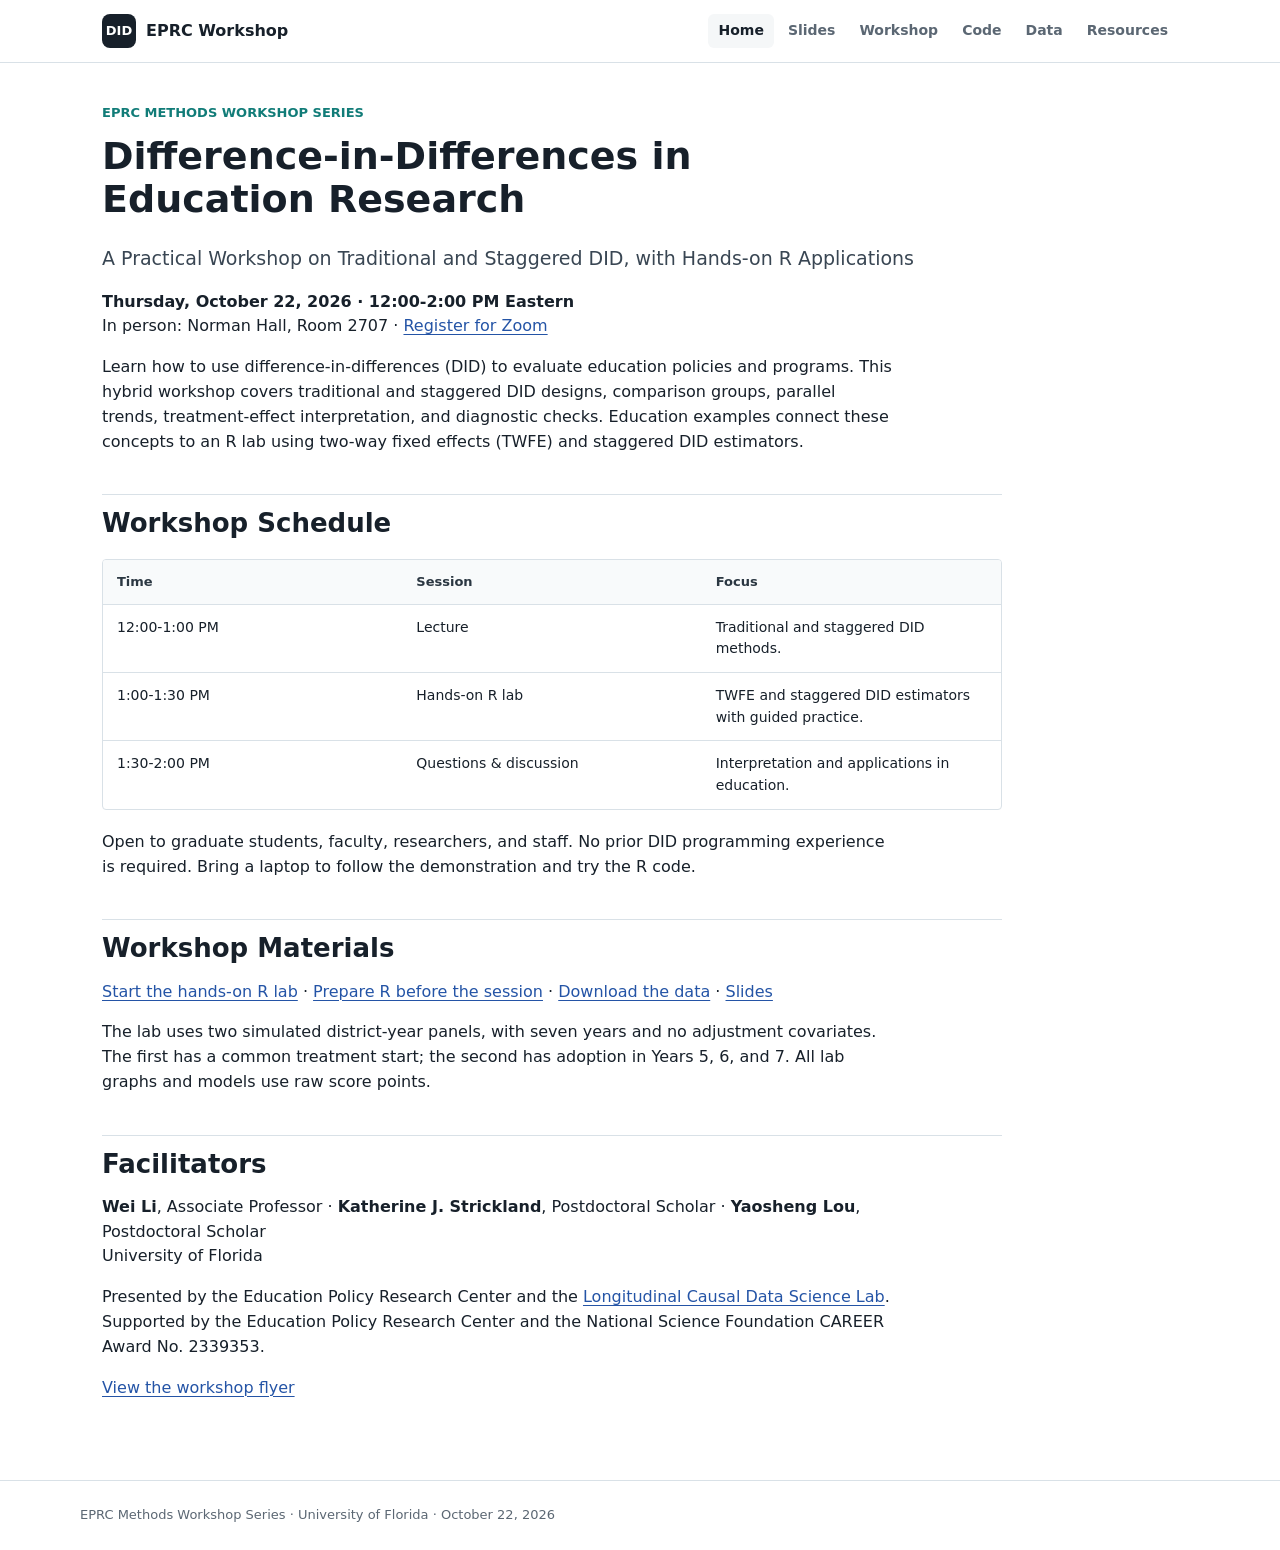
==== static/did-eprc-workshop/index.html @ c0486ad3 "Host EPRC DID workshop and link from Training workshops" ====
<!doctype html>
<html lang="en"><head><meta charset="utf-8"><meta name="viewport" content="width=device-width, initial-scale=1">
<title>Home | EPRC DID Workshop</title><link rel="stylesheet" href="styles.css">
<link rel="stylesheet" href="syntax.css"><script src="workshop.js" defer></script></head>
<body><a class="skip-link" href="#main">Skip to content</a>
<header class="site-header"><nav class="nav" aria-label="Main navigation">
<a class="brand" href="index.html"><span class="brand-mark">DID</span><span>EPRC Workshop</span></a>
<div class="nav-links"><a href="index.html" aria-current="page">Home</a>
<a href="slides.html">Slides</a>
<a href="workshop.html">Workshop</a>
<a href="code.html">Code</a>
<a href="data.html">Data</a>
<a href="resources.html">Resources</a></div></nav></header>
<main id="main" class="document ">
<article><p class="eyebrow">
EPRC Methods Workshop Series
</p>
<h1 id="difference-in-differences-in-education-research">Difference-in-Differences in Education Research</h1>
<p class="lead">
A Practical Workshop on Traditional and Staggered DID, with Hands-on R Applications
</p>
<p><strong>Thursday, October 22, 2026 · 12:00-2:00 PM Eastern</strong><br> In person: Norman Hall, Room 2707 · <a href="https://ufl.zoom.us/meeting/register/OgvL9_Q2QK-zYuH9BGm9fA">Register for Zoom</a></p>
<p>Learn how to use difference-in-differences (DID) to evaluate education policies and programs. This hybrid workshop covers traditional and staggered DID designs, comparison groups, parallel trends, treatment-effect interpretation, and diagnostic checks. Education examples connect these concepts to an R lab using two-way fixed effects (TWFE) and staggered DID estimators.</p>
<h2 id="workshop-schedule">Workshop Schedule</h2>
<table>
<colgroup>
<col style="width: 33%" />
<col style="width: 33%" />
<col style="width: 33%" />
</colgroup>
<thead>
<tr>
<th>Time</th>
<th>Session</th>
<th>Focus</th>
</tr>
</thead>
<tbody>
<tr>
<td>12:00-1:00 PM</td>
<td>Lecture</td>
<td>Traditional and staggered DID methods.</td>
</tr>
<tr>
<td>1:00-1:30 PM</td>
<td>Hands-on R lab</td>
<td>TWFE and staggered DID estimators with guided practice.</td>
</tr>
<tr>
<td>1:30-2:00 PM</td>
<td>Questions &amp; discussion</td>
<td>Interpretation and applications in education.</td>
</tr>
</tbody>
</table>
<p>Open to graduate students, faculty, researchers, and staff. No prior DID programming experience is required. Bring a laptop to follow the demonstration and try the R code.</p>
<h2 id="workshop-materials">Workshop Materials</h2>
<p><a href="workshop.html">Start the hands-on R lab</a> · <a href="workshop.html#setup">Prepare R before the session</a> · <a href="data.html">Download the data</a> · <a href="slides.html">Slides</a></p>
<p>The lab uses two simulated district-year panels, with seven years and no adjustment covariates. The first has a common treatment start; the second has adoption in Years 5, 6, and 7. All lab graphs and models use raw score points.</p>
<h2 id="facilitators">Facilitators</h2>
<p><strong>Wei Li</strong>, Associate Professor · <strong>Katherine J. Strickland</strong>, Postdoctoral Scholar · <strong>Yaosheng Lou</strong>, Postdoctoral Scholar<br> University of Florida</p>
<p>Presented by the Education Policy Research Center and the <a href="https://lcds-lab.github.io/">Longitudinal Causal Data Science Lab</a>. Supported by the Education Policy Research Center and the National Science Foundation CAREER Award No. 2339353.</p>
<p><a href="assets/EPRC-DID-Workshop.pdf">View the workshop flyer</a></p>
</article></main><footer class="footer"><div class="footer-inner">EPRC Methods Workshop Series · University of Florida · October 22, 2026</div></footer></body></html>
---- static/did-eprc-workshop/styles.css ----
:root {
  --ink: #17202a;
  --muted: #5b6773;
  --paper: #ffffff;
  --soft: #f5f7f8;
  --line: #d9e1e7;
  --blue: #2454a6;
  --teal: #117c78;
  --rose: #b3435d;
  --gold: #956f18;
  --shadow: 0 8px 24px rgba(23, 32, 42, 0.08);
}

* {
  box-sizing: border-box;
}

body {
  margin: 0;
  color: var(--ink);
  background: var(--paper);
  font-family: Inter, ui-sans-serif, system-ui, -apple-system, BlinkMacSystemFont, "Segoe UI", sans-serif;
  line-height: 1.55;
}

a {
  color: var(--blue);
  text-decoration-thickness: 0.08em;
  text-underline-offset: 0.18em;
}

.site-header {
  position: sticky;
  top: 0;
  z-index: 10;
  border-bottom: 1px solid var(--line);
  background: rgba(255, 255, 255, 0.96);
  backdrop-filter: blur(10px);
}

.nav {
  display: flex;
  align-items: center;
  justify-content: space-between;
  max-width: 1120px;
  margin: 0 auto;
  padding: 14px 22px;
  gap: 20px;
}

.brand {
  display: inline-flex;
  align-items: center;
  gap: 10px;
  color: var(--ink);
  font-weight: 750;
  text-decoration: none;
}

.brand-mark {
  display: inline-grid;
  place-items: center;
  width: 34px;
  height: 34px;
  border-radius: 8px;
  background: var(--ink);
  color: white;
  font-size: 13px;
  letter-spacing: 0;
}

.nav-links {
  display: flex;
  align-items: center;
  gap: 4px;
  flex-wrap: wrap;
}

.nav-links a {
  display: inline-flex;
  align-items: center;
  min-height: 34px;
  padding: 6px 10px;
  border-radius: 6px;
  color: var(--muted);
  font-size: 14px;
  font-weight: 650;
  text-decoration: none;
}

.nav-links a:hover,
.nav-links a[aria-current="page"] {
  color: var(--ink);
  background: var(--soft);
}

.hero {
  border-bottom: 1px solid var(--line);
  background: linear-gradient(180deg, #f7fafb 0%, #ffffff 100%);
}

.hero-inner {
  display: block;
  max-width: 1120px;
  margin: 0 auto;
  padding: 62px 22px 52px;
}

.eyebrow {
  margin: 0 0 12px;
  color: var(--teal);
  font-size: 13px;
  font-weight: 800;
  letter-spacing: 0;
  text-transform: uppercase;
}

h1,
h2,
h3 {
  line-height: 1.12;
  letter-spacing: 0;
}

h1 {
  margin: 0;
  max-width: 760px;
  font-size: 48px;
}

h2 {
  margin: 0 0 16px;
  font-size: 30px;
}

h3 {
  margin: 0 0 8px;
  font-size: 20px;
}

.lead {
  max-width: 720px;
  margin: 20px 0 0;
  color: #394653;
  font-size: 19px;
}

.hero-actions,
.button-row {
  display: flex;
  flex-wrap: wrap;
  gap: 10px;
  margin-top: 26px;
}

.button {
  display: inline-flex;
  align-items: center;
  justify-content: center;
  min-height: 40px;
  padding: 9px 13px;
  border: 1px solid var(--line);
  border-radius: 7px;
  background: var(--paper);
  color: var(--ink);
  font-weight: 720;
  text-decoration: none;
}

.button.primary {
  border-color: var(--blue);
  background: var(--blue);
  color: white;
}

.button:hover {
  transform: translateY(-1px);
  box-shadow: var(--shadow);
}

.figure-frame {
  margin: 0;
  overflow: hidden;
  border: 1px solid var(--line);
  border-radius: 8px;
  background: white;
  box-shadow: var(--shadow);
}

.figure-frame img {
  display: block;
  width: 100%;
  height: auto;
}

.figure-frame figcaption {
  padding: 10px 14px 12px;
  color: var(--muted);
  font-size: 13px;
}

.section {
  max-width: 1120px;
  margin: 0 auto;
  padding: 44px 22px;
}

.section.alt {
  max-width: none;
  background: var(--soft);
  border-top: 1px solid var(--line);
  border-bottom: 1px solid var(--line);
}

.section.alt > .section-inner {
  max-width: 1120px;
  margin: 0 auto;
}

.grid {
  display: grid;
  grid-template-columns: repeat(3, minmax(0, 1fr));
  gap: 16px;
}

.grid.two {
  grid-template-columns: repeat(2, minmax(0, 1fr));
}

.card {
  min-height: 100%;
  padding: 18px;
  border: 1px solid var(--line);
  border-radius: 8px;
  background: white;
}

.card.accent-blue {
  border-top: 4px solid var(--blue);
}

.card.accent-teal {
  border-top: 4px solid var(--teal);
}

.card.accent-rose {
  border-top: 4px solid var(--rose);
}

.card.accent-gold {
  border-top: 4px solid var(--gold);
}

.card p,
.callout p {
  margin: 8px 0 0;
  color: var(--muted);
}

.metadata {
  display: grid;
  grid-template-columns: repeat(4, minmax(0, 1fr));
  gap: 12px;
  margin-top: 28px;
}

.metric {
  padding: 14px;
  border: 1px solid var(--line);
  border-radius: 8px;
  background: white;
}

.metric strong {
  display: block;
  margin-bottom: 3px;
  color: var(--ink);
  font-size: 22px;
}

.metric span {
  color: var(--muted);
  font-size: 13px;
}

.timeline {
  display: grid;
  gap: 12px;
  margin-top: 18px;
}

.timeline-item {
  display: grid;
  grid-template-columns: 110px minmax(0, 1fr);
  gap: 16px;
  padding: 16px;
  border: 1px solid var(--line);
  border-radius: 8px;
  background: white;
}

.time-label {
  color: var(--rose);
  font-weight: 800;
}

.table-wrap {
  overflow-x: auto;
  border: 1px solid var(--line);
  border-radius: 8px;
  background: white;
}

table {
  width: 100%;
  border-collapse: collapse;
  font-size: 14px;
}

th,
td {
  padding: 12px 14px;
  border-bottom: 1px solid var(--line);
  text-align: left;
  vertical-align: top;
}

th {
  background: #f8fafb;
  color: #2b3742;
  font-size: 12px;
  letter-spacing: 0;
  text-transform: uppercase;
}

tr:last-child td {
  border-bottom: 0;
}

.callout {
  margin: 22px 0;
  padding: 18px;
  border-left: 4px solid var(--teal);
  border-radius: 8px;
  background: #f3fbfa;
}

.code-block {
  overflow-x: auto;
  padding: 16px;
  border-radius: 8px;
  background: #17202a;
  color: #eff4f7;
  font-family: "SFMono-Regular", Consolas, "Liberation Mono", monospace;
  font-size: 13px;
}

.page-title {
  max-width: 1120px;
  margin: 0 auto;
  padding: 44px 22px 20px;
}

.page-title h1 {
  font-size: 40px;
}

.footer {
  border-top: 1px solid var(--line);
  padding: 24px 22px;
  color: var(--muted);
  font-size: 13px;
}

.footer-inner {
  max-width: 1120px;
  margin: 0 auto;
}

@media (max-width: 820px) {
  .nav {
    align-items: flex-start;
    flex-direction: column;
  }

  .hero-inner,
  .grid,
  .grid.two,
  .metadata,
  .timeline-item {
    grid-template-columns: 1fr;
  }

  h1 {
    font-size: 36px;
  }

  .page-title h1 {
    font-size: 34px;
  }
}

.document {max-width:1120px; margin:0 auto; padding:40px 22px 64px;}
.document article {min-width:0; max-width:900px;}
.document h1 {font-size:38px; margin-bottom:24px;}
.document h2 {font-size:26px; margin:40px 0 16px; padding-top:14px; border-top:1px solid var(--line); scroll-margin-top:110px;}
.document h2:first-child {margin-top:0; border:0; padding:0; font-size:34px;}
.document p, .document li {max-width:78ch;}
.document li {margin-bottom:10px;}
.document img {max-width:100%; height:auto; display:block; margin:20px auto;}
.document .equation {max-width:100%; overflow-x:auto; padding:12px 0; margin:16px 0;}
.document .numbered-equation {display:grid; grid-template-columns:minmax(0,1fr) auto; align-items:center; gap:12px; margin:16px 0;}
.document .numbered-equation .equation {min-width:0; margin:0;}
.document .equation-number {font-size:14px; white-space:nowrap; padding-right:2px;}
.document .table-wrap {margin:20px 0; border-radius:4px;}
.document article > table {display:block; max-width:100%; overflow-x:auto;}
.document th {text-transform:none; font-size:13px;}
.lab-layout {display:grid; grid-template-columns:200px minmax(0,1fr); gap:32px;}
.lab-toc {position:sticky; top:100px; align-self:start; max-height:calc(100vh - 120px); overflow:auto; font-size:13px;}
.lab-toc a {display:block; padding:7px 0; color:var(--muted); text-decoration:none;}
.lab-toc a.toc-subsection {padding-left:18px; border-left:1px solid var(--line); margin-left:4px;}
.lab-toc a:hover {color:var(--blue); text-decoration:underline;}
pre {white-space:pre; overflow:auto; max-height:420px; padding:18px; background:#f2f5f7; border:1px solid #d9e1e7; border-radius:4px; font-size:13px; line-height:1.65; tab-size:2;}
pre code {font-family:Consolas, 'Liberation Mono', monospace;}
div.sourceCode {position:relative; padding-top:30px; margin:24px 0 12px; background:#f2f5f7; border-radius:4px;}
div.sourceCode pre {margin:0; border-top:0;}
.copy-code {position:absolute; top:4px; right:8px; border:1px solid var(--line); border-radius:4px; background:white; color:var(--blue); padding:3px 10px; cursor:pointer; font:inherit; font-size:12px;}
.copy-status {position:absolute; top:6px; left:12px; font-size:12px; max-width:75%;}
details {padding:12px 0;}
summary {cursor:pointer; color:var(--blue); font-weight:600;}
:focus-visible {outline:3px solid var(--teal); outline-offset:3px;}
.skip-link {position:absolute; left:10px; top:-100px; z-index:30; background:white; padding:12px;}
.skip-link:focus {top:8px;}
article a {overflow-wrap:anywhere;}
@media(max-width:820px) {
  .nav {gap:8px; padding:10px 16px;}
  .nav-links a {padding:4px 8px; font-size:13px;}
  .document {padding:24px 16px 48px;}
  .document h1 {font-size:30px;}
  .document h2 {font-size:24px; scroll-margin-top:165px;}
  .lab-layout {grid-template-columns:minmax(0,1fr); gap:24px;}
  .lab-toc {position:static; max-height:none; border-bottom:1px solid var(--line); padding-bottom:20px;}
  .lab-toc nav {columns:2; column-gap:20px;}
  .lab-toc a {break-inside:avoid;}
  .document th, .document td {padding:9px 10px;}
  pre {font-size:12px;}
}

/* Cohort labels supplement text without relying on color alone. */
.cohort-label { padding: 1px 5px; border-radius: 3px; font-weight: 600; }
.cohort-label.early { color: #174675; background: #e8f0fb; }
.cohort-label.late { color: #075b54; background: #e1f2ed; }
.cohort-label.never { color: #414951; background: #eceff1; }
td ul { margin: 0; padding-left: 1.15em; }
td li + li { margin-top: 0.35em; }
---- static/did-eprc-workshop/syntax.css ----
code span.co {color:#54636e;} code span.st {color:#12643d;} code span.fu {color:#194f9a;} code span.kw,code span.cf {color:#a22e58;font-weight:600;} code span.dv,code span.fl {color:#8b4312;} code span.op {color:#323b45;}
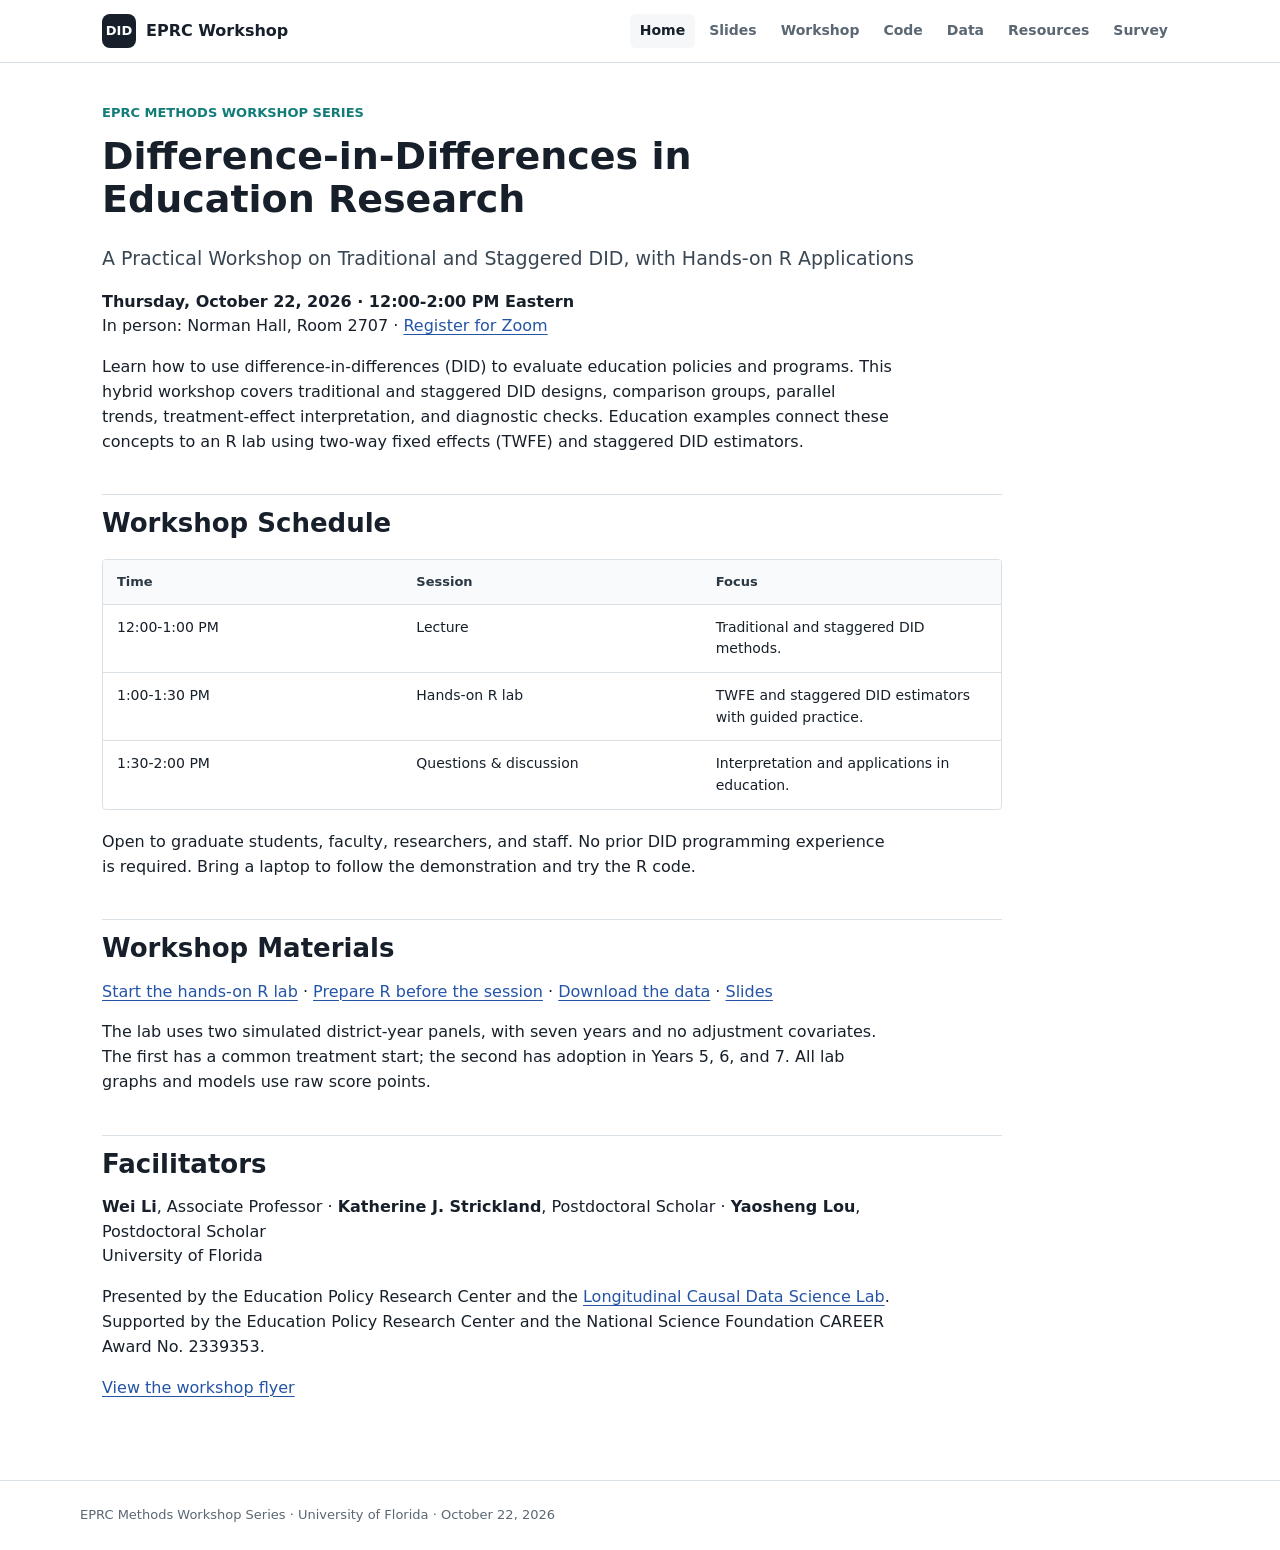
==== commit 93163ea8: "Add workshop survey navigation link" ====
--- a/static/did-eprc-workshop/index.html
+++ b/static/did-eprc-workshop/index.html
@@ -10,7 +10,8 @@
 <a href="workshop.html">Workshop</a>
 <a href="code.html">Code</a>
 <a href="data.html">Data</a>
-<a href="resources.html">Resources</a></div></nav></header>
+<a href="resources.html">Resources</a>
+<a href="https://ufl.qualtrics.com/jfe/form/SV_8zSxiOqvBHLp3kW">Survey</a></div></nav></header>
 <main id="main" class="document ">
 <article><p class="eyebrow">
 EPRC Methods Workshop Series
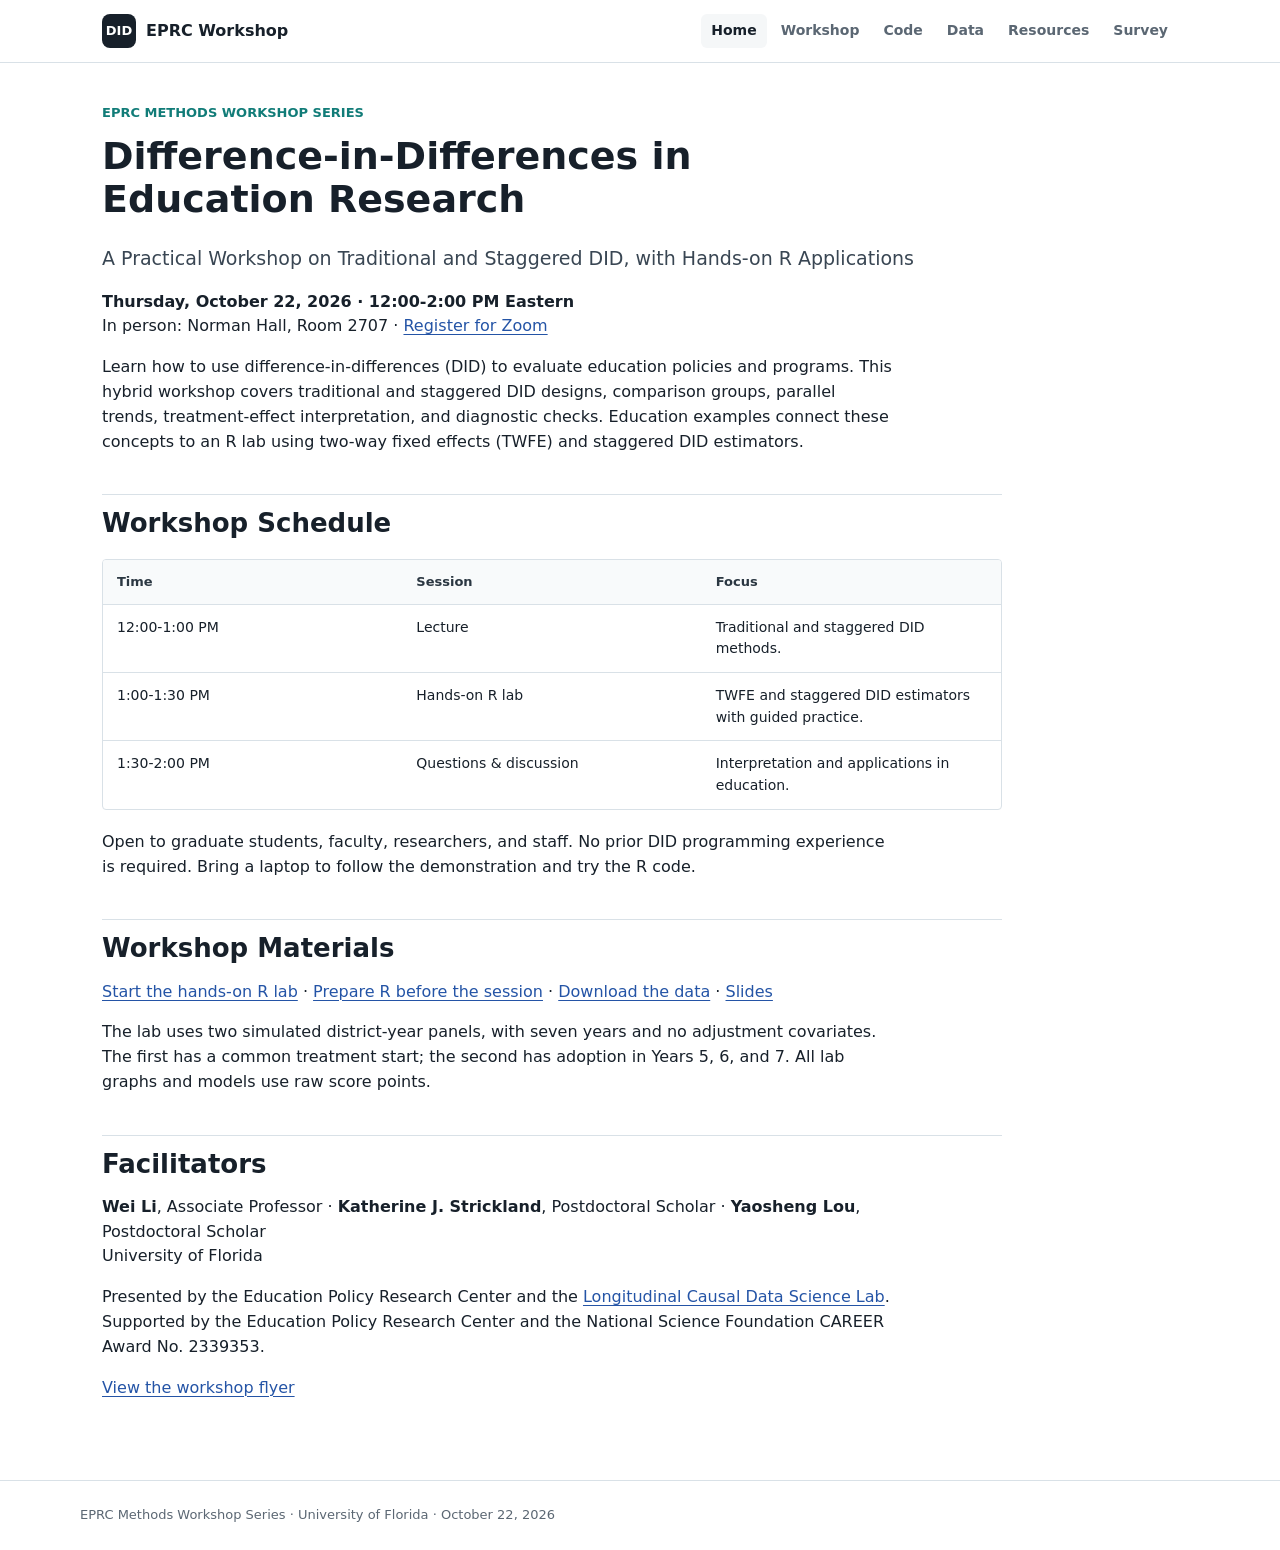
==== commit 761af50e: "Update lab download and remove workshop Slides tab" ====
--- a/static/did-eprc-workshop/index.html
+++ b/static/did-eprc-workshop/index.html
@@ -6,12 +6,11 @@
 <header class="site-header"><nav class="nav" aria-label="Main navigation">
 <a class="brand" href="index.html"><span class="brand-mark">DID</span><span>EPRC Workshop</span></a>
 <div class="nav-links"><a href="index.html" aria-current="page">Home</a>
-<a href="slides.html">Slides</a>
 <a href="workshop.html">Workshop</a>
 <a href="code.html">Code</a>
 <a href="data.html">Data</a>
 <a href="resources.html">Resources</a>
-<a href="https://ufl.qualtrics.com/jfe/form/SV_8zSxiOqvBHLp3kW">Survey</a></div></nav></header>
+<a href="https://docs.google.com/forms/d/e/1FAIpQLSfQf3xoxfmVeBs_7whEkxC_gdUGPMZTuGgbZzwtnPwMSvIz3w/viewform">Survey</a></div></nav></header>
 <main id="main" class="document ">
 <article><p class="eyebrow">
 EPRC Methods Workshop Series
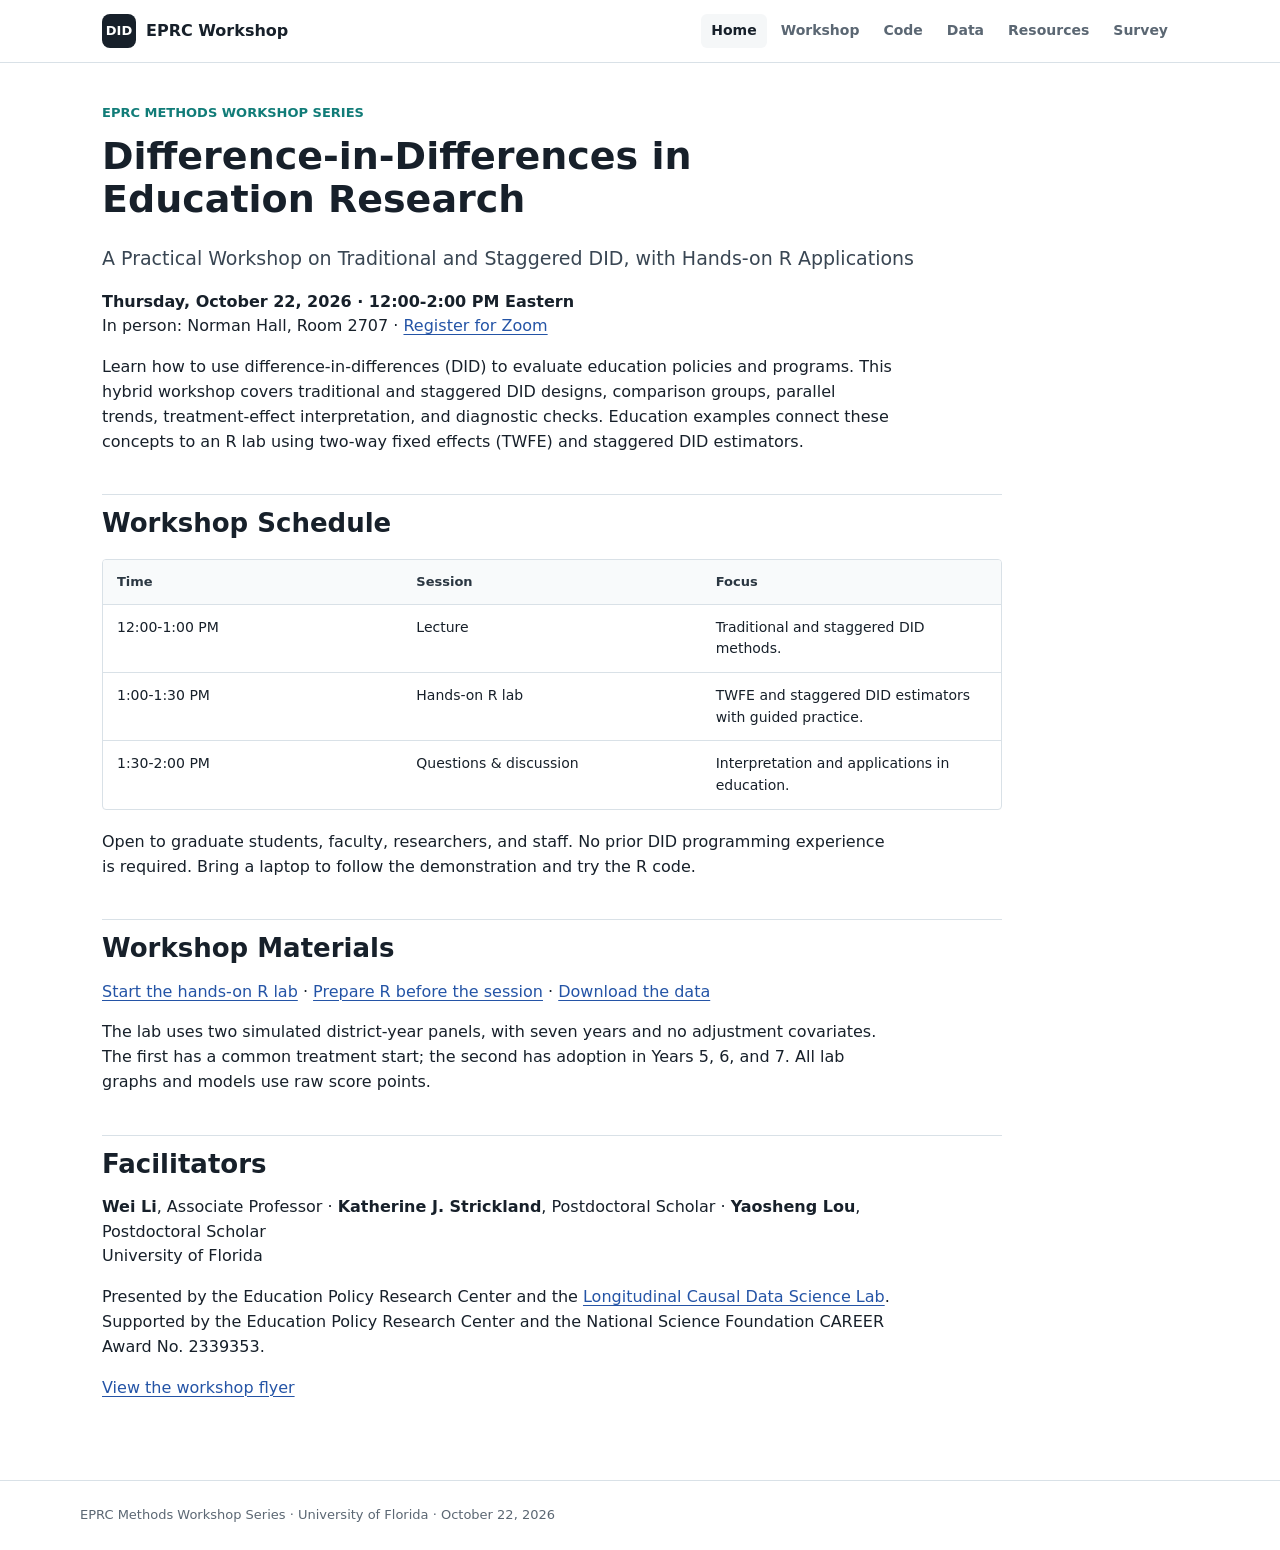
==== commit 9912964b: "Remove workshop home Slides link" ====
--- a/static/did-eprc-workshop/index.html
+++ b/static/did-eprc-workshop/index.html
@@ -55,7 +55,7 @@
 </table>
 <p>Open to graduate students, faculty, researchers, and staff. No prior DID programming experience is required. Bring a laptop to follow the demonstration and try the R code.</p>
 <h2 id="workshop-materials">Workshop Materials</h2>
-<p><a href="workshop.html">Start the hands-on R lab</a> · <a href="workshop.html#setup">Prepare R before the session</a> · <a href="data.html">Download the data</a> · <a href="slides.html">Slides</a></p>
+<p><a href="workshop.html">Start the hands-on R lab</a> · <a href="workshop.html#setup">Prepare R before the session</a> · <a href="data.html">Download the data</a></p>
 <p>The lab uses two simulated district-year panels, with seven years and no adjustment covariates. The first has a common treatment start; the second has adoption in Years 5, 6, and 7. All lab graphs and models use raw score points.</p>
 <h2 id="facilitators">Facilitators</h2>
 <p><strong>Wei Li</strong>, Associate Professor · <strong>Katherine J. Strickland</strong>, Postdoctoral Scholar · <strong>Yaosheng Lou</strong>, Postdoctoral Scholar<br> University of Florida</p>
